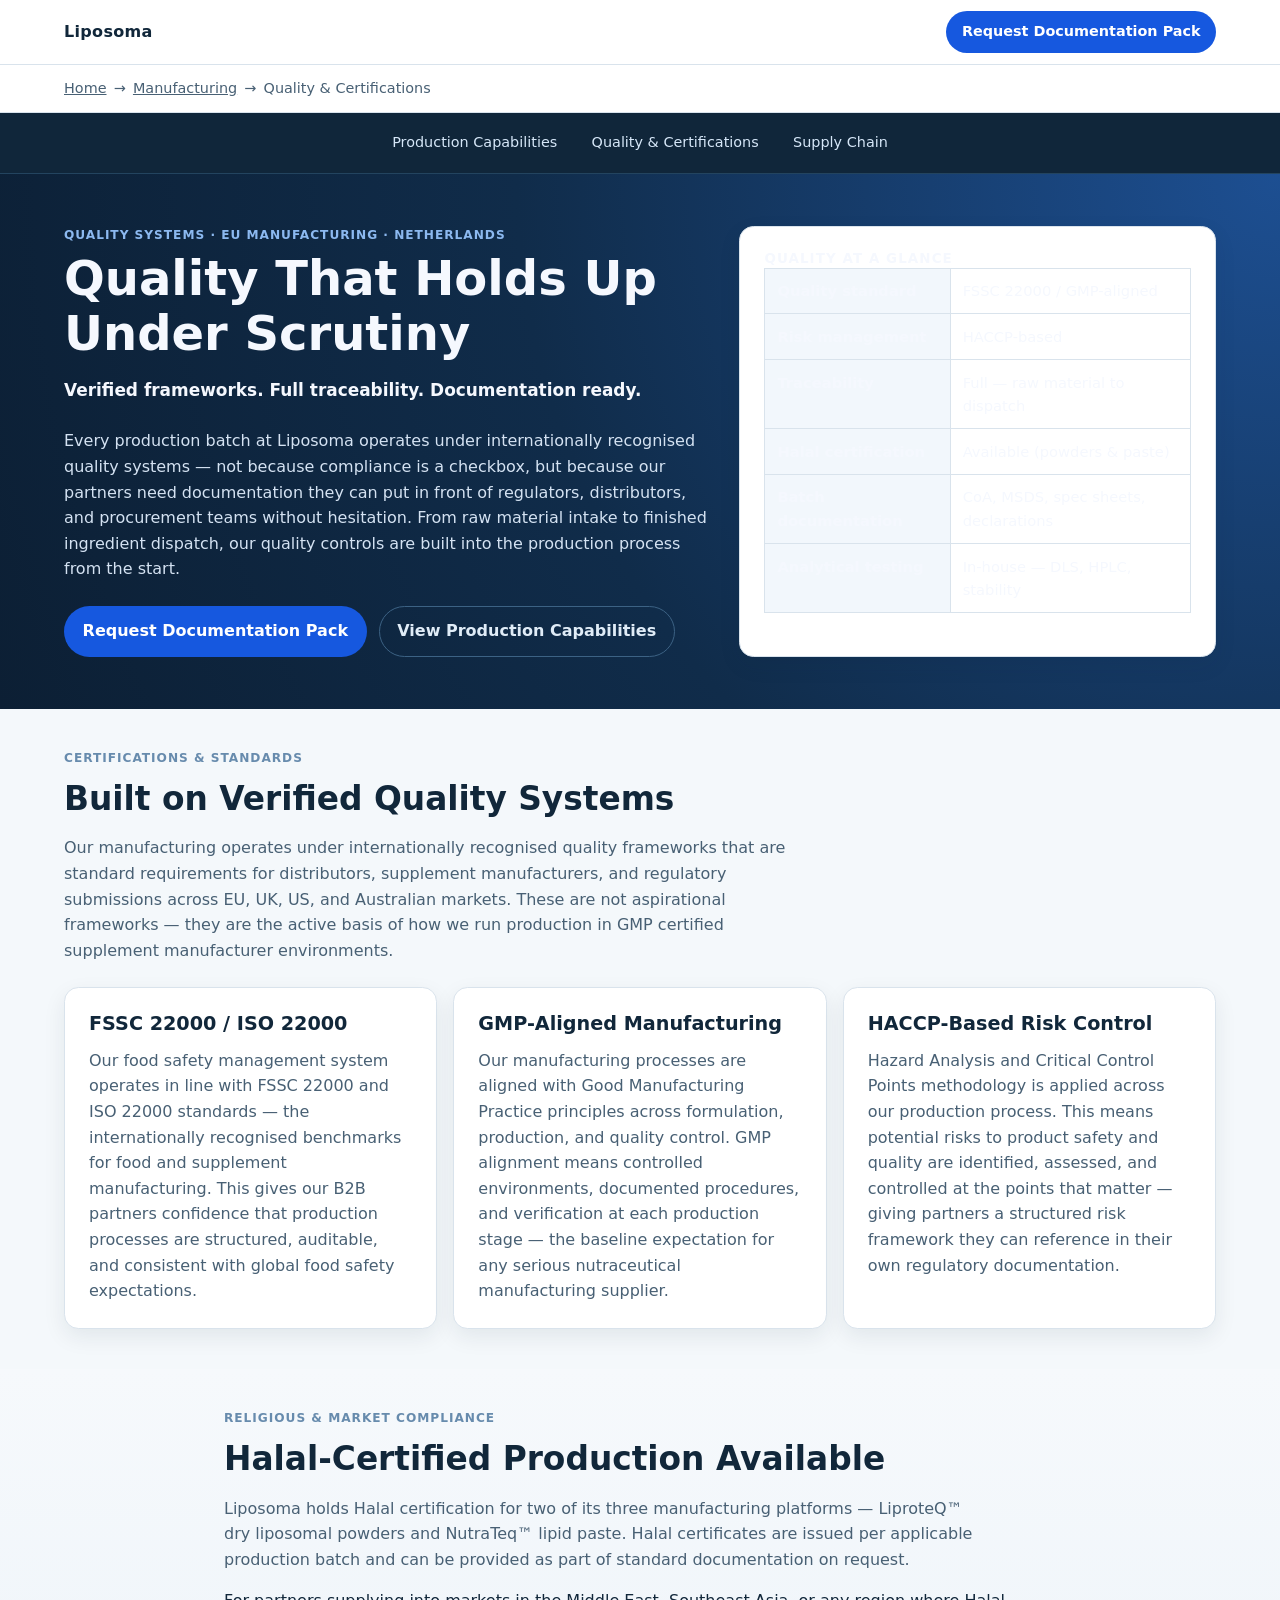
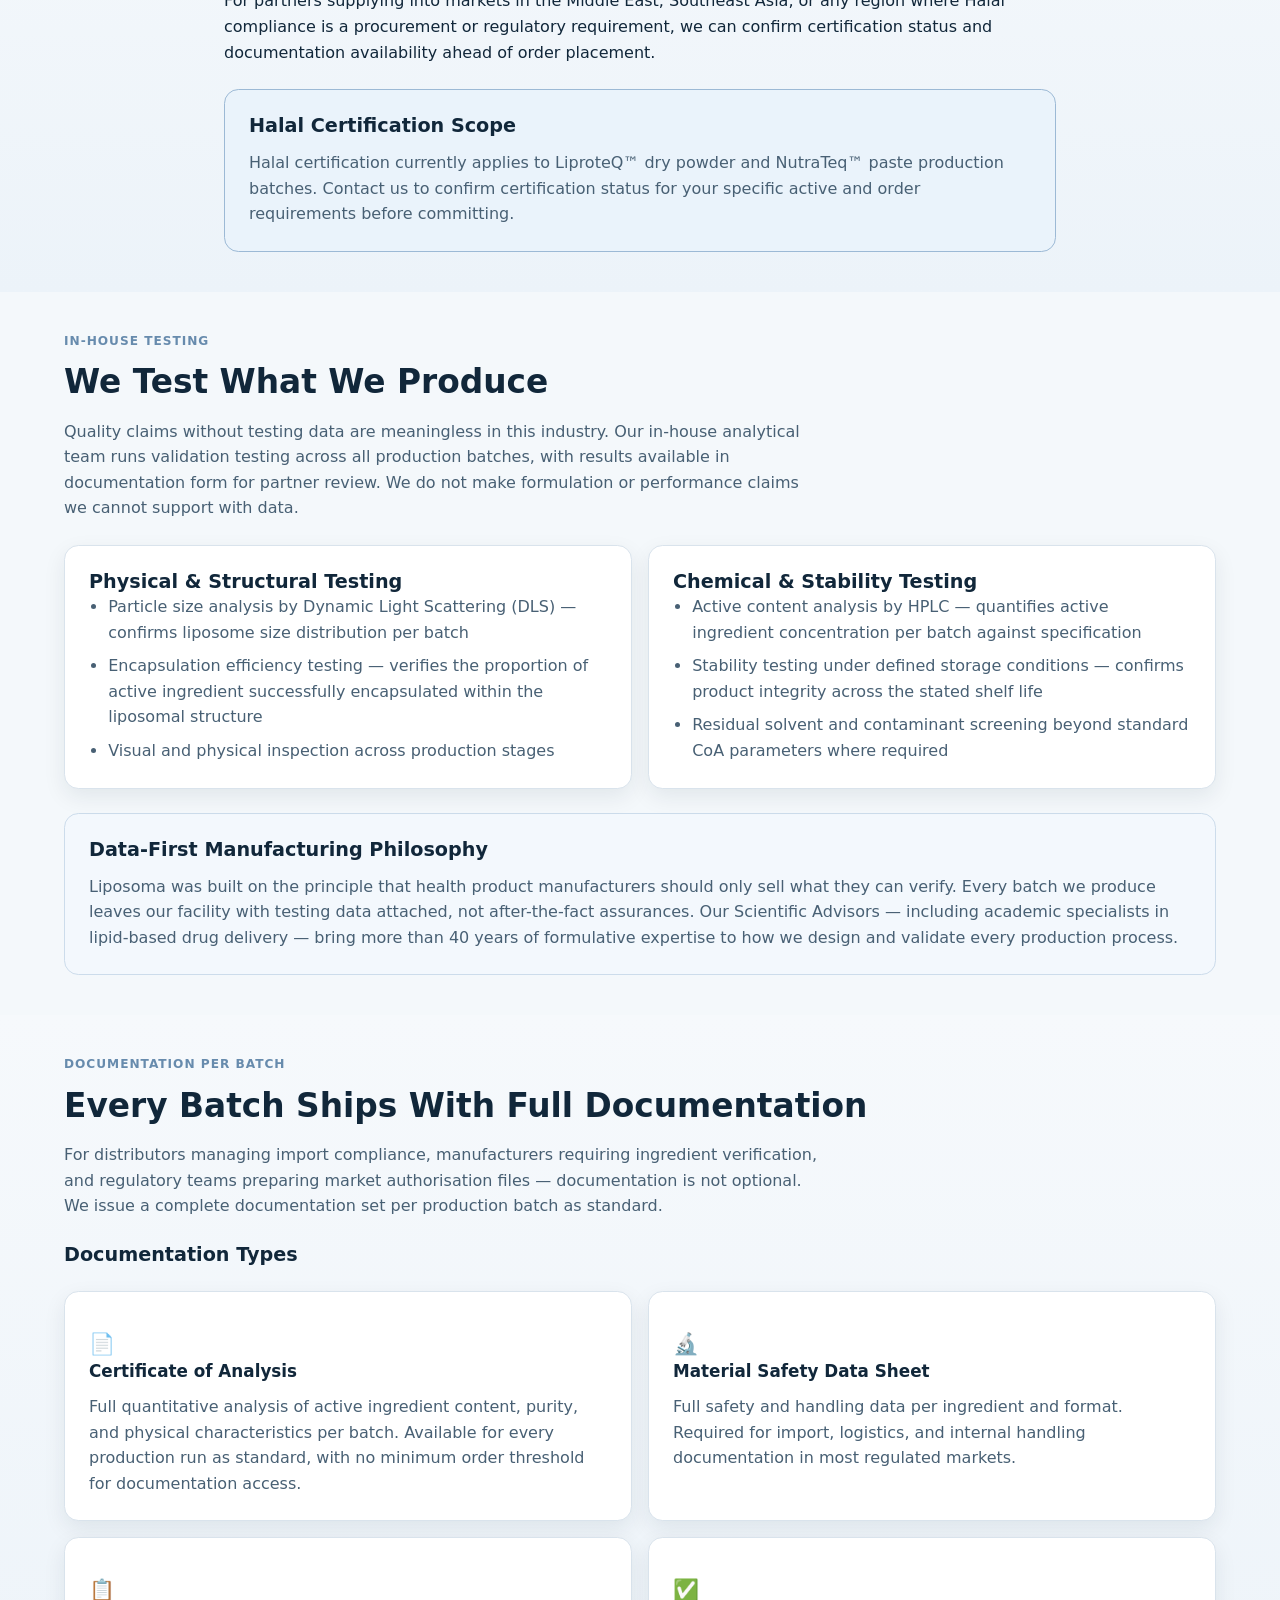
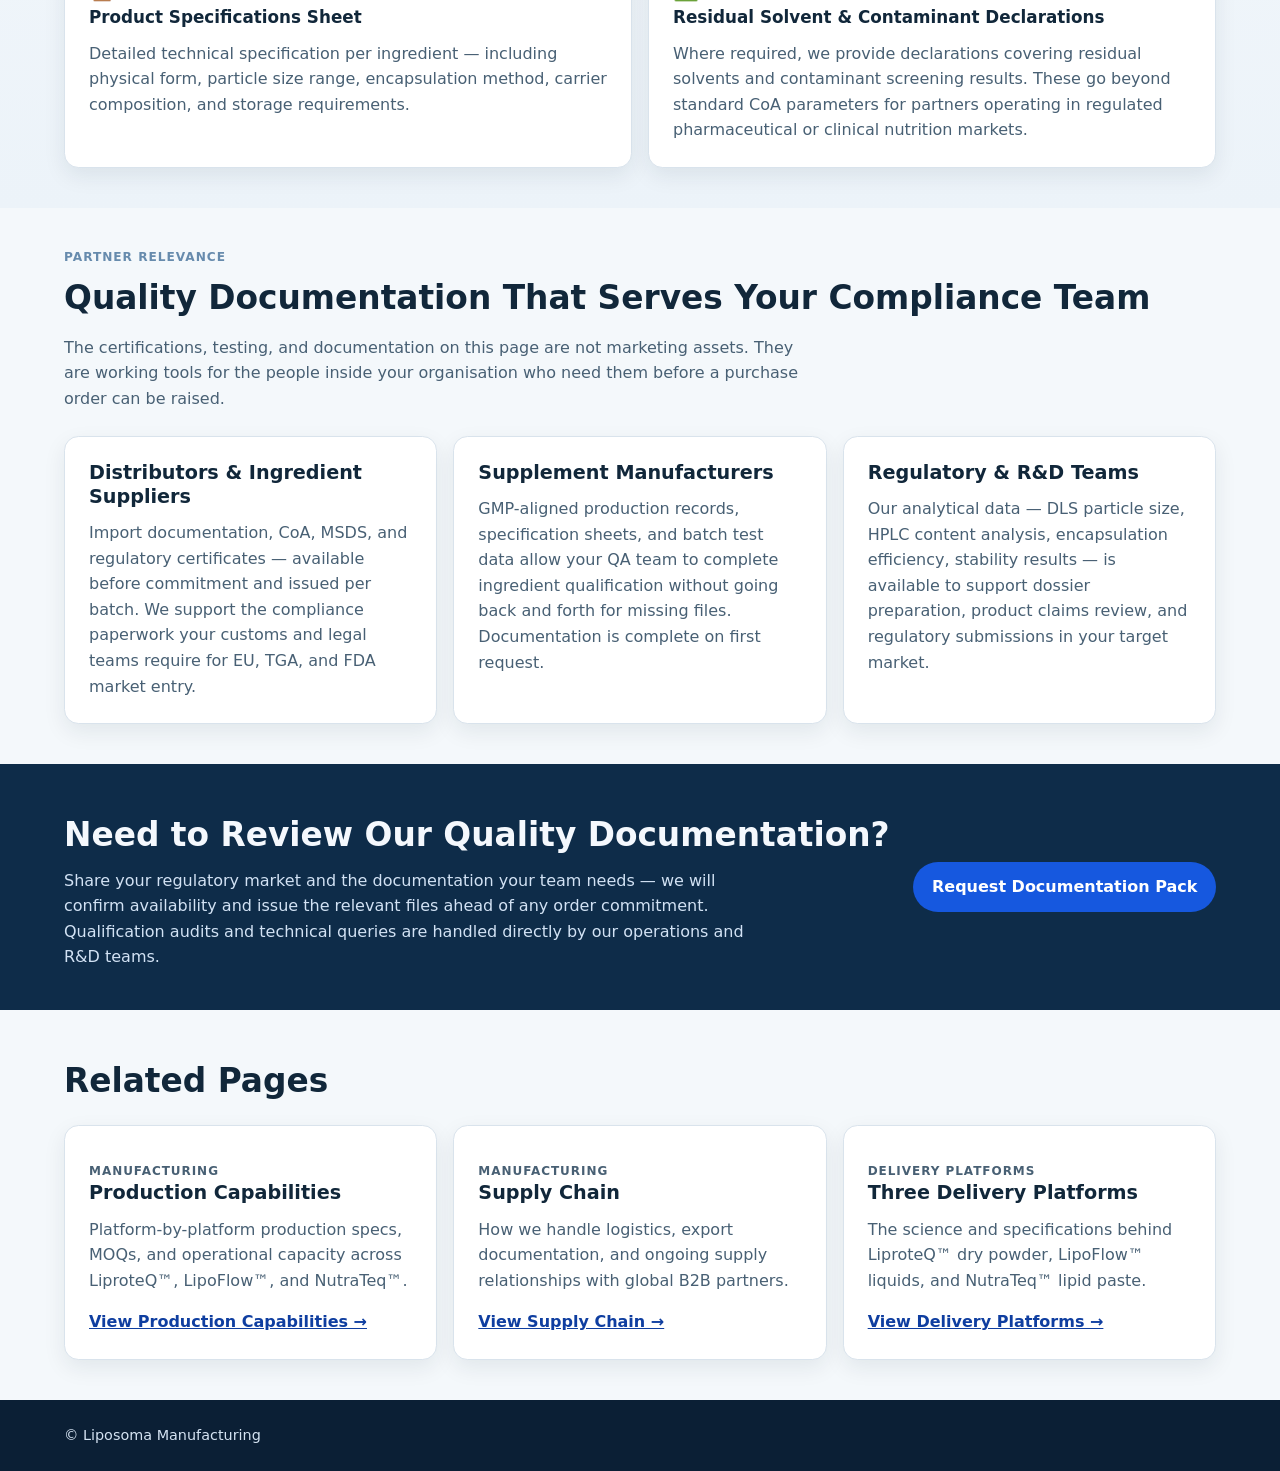
==== Liposoma Nutra/quality-certifications-page/index.html @ 7bfeaa10 "Quality & Certifications - Liposoma Nutra" ====
<!doctype html>
<html lang="en">
  <head>
    <meta charset="utf-8" />
    <meta name="viewport" content="width=device-width, initial-scale=1" />
    <title>Quality & Certifications | Liposoma Manufacturing</title>
    <meta
      name="description"
      content="GMP-aligned nutraceutical manufacturing with FSSC 22000 quality systems, in-house testing, and full batch documentation for B2B partners."
    />
    <link rel="stylesheet" href="./assets/css/styles.css" />
  </head>
  <body>
    <a class="skip-link" href="#main-content">Skip to main content</a>

    <!-- Header: simple top bar for brand and primary conversion action -->
    <header class="site-header">
      <div class="container header-inner">
        <p class="brand">Liposoma</p>
        <a class="btn btn-primary btn-sm" href="#contact-cta">Request Documentation Pack</a>
      </div>
    </header>

    <!-- Breadcrumb: keeps information architecture clear for users and SEO -->
    <nav class="breadcrumb" aria-label="Breadcrumb">
      <div class="container">
        <ol class="breadcrumb-list">
          <li><a href="#">Home</a></li>
          <li><a href="#">Manufacturing</a></li>
          <li aria-current="page">Quality &amp; Certifications</li>
        </ol>
      </div>
    </nav>

    <!-- Sub-nav: manufacturing section switcher -->
    <nav class="sub-nav" aria-label="Manufacturing section switcher">
      <div class="container sub-nav-inner">
        <a href="#production-capabilities">Production Capabilities</a>
        <a href="#quality-frameworks">Quality &amp; Certifications</a>
        <a href="#supply-chain">Supply Chain</a>
      </div>
    </nav>

    <main id="main-content">
      <!-- Hero: establish trust, quality positioning, and first conversion path -->
      <section class="section section-hero">
        <div class="container hero-grid">
          <div class="hero-content">
            <p class="eyebrow">Quality Systems · EU Manufacturing · Netherlands</p>
            <h1>Quality That Holds Up Under Scrutiny</h1>
            <p class="hero-sub">Verified frameworks. Full traceability. Documentation ready.</p>
            <p class="hero-intro">
              Every production batch at Liposoma operates under internationally recognised
              quality systems — not because compliance is a checkbox, but because our
              partners need documentation they can put in front of regulators,
              distributors, and procurement teams without hesitation. From raw material
              intake to finished ingredient dispatch, our quality controls are built into
              the production process from the start.
            </p>
            <div class="action-row">
              <a class="btn btn-primary" href="#contact-cta">Request Documentation Pack</a>
              <a class="btn btn-secondary" href="#production-capabilities"
                >View Production Capabilities</a
              >
            </div>
          </div>

          <!-- Hero stat card: fast quality summary for decision-makers -->
          <aside class="card stat-card">
            <h3 class="card-title">QUALITY AT A GLANCE</h3>
            <div class="table-wrap">
              <table>
                <caption class="sr-only">Quality overview and certification summary</caption>
                <tbody>
                  <tr>
                    <th scope="row">Quality standard</th>
                    <td>FSSC 22000 / GMP-aligned</td>
                  </tr>
                  <tr>
                    <th scope="row">Risk management</th>
                    <td>HACCP-based</td>
                  </tr>
                  <tr>
                    <th scope="row">Traceability</th>
                    <td>Full — raw material to dispatch</td>
                  </tr>
                  <tr>
                    <th scope="row">Halal certification</th>
                    <td>Available (powders &amp; paste)</td>
                  </tr>
                  <tr>
                    <th scope="row">Batch documentation</th>
                    <td>CoA, MSDS, spec sheets, declarations</td>
                  </tr>
                  <tr>
                    <th scope="row">Analytical testing</th>
                    <td>In-house — DLS, HPLC, stability</td>
                  </tr>
                </tbody>
              </table>
            </div>
          </aside>
        </div>
      </section>

      <!-- Section 1: quality frameworks and certification standards -->
      <section class="section" id="quality-frameworks">
        <div class="container">
          <p class="eyebrow">Certifications &amp; Standards</p>
          <h2>Built on Verified Quality Systems</h2>
          <p class="section-intro">
            Our manufacturing operates under internationally recognised quality
            frameworks that are standard requirements for distributors, supplement
            manufacturers, and regulatory submissions across EU, UK, US, and Australian
            markets. These are not aspirational frameworks — they are the active basis of
            how we run production in GMP certified supplement manufacturer environments.
          </p>
          <div class="cards-grid cards-grid-3">
            <article class="card">
              <h3>FSSC 22000 / ISO 22000</h3>
              <p>
                Our food safety management system operates in line with FSSC 22000 and ISO
                22000 standards — the internationally recognised benchmarks for food and
                supplement manufacturing. This gives our B2B partners confidence that
                production processes are structured, auditable, and consistent with global
                food safety expectations.
              </p>
            </article>
            <article class="card">
              <h3>GMP-Aligned Manufacturing</h3>
              <p>
                Our manufacturing processes are aligned with Good Manufacturing Practice
                principles across formulation, production, and quality control. GMP
                alignment means controlled environments, documented procedures, and
                verification at each production stage — the baseline expectation for any
                serious nutraceutical manufacturing supplier.
              </p>
            </article>
            <article class="card">
              <h3>HACCP-Based Risk Control</h3>
              <p>
                Hazard Analysis and Critical Control Points methodology is applied across
                our production process. This means potential risks to product safety and
                quality are identified, assessed, and controlled at the points that matter
                — giving partners a structured risk framework they can reference in their
                own regulatory documentation.
              </p>
            </article>
          </div>
        </div>
      </section>

      <!-- Section 2: Halal scope and market-specific compliance notes -->
      <section class="section section-soft">
        <div class="container narrow">
          <p class="eyebrow">Religious &amp; Market Compliance</p>
          <h2>Halal-Certified Production Available</h2>
          <p class="section-intro">
            Liposoma holds Halal certification for two of its three manufacturing
            platforms — LiproteQ™ dry liposomal powders and NutraTeq™ lipid paste. Halal
            certificates are issued per applicable production batch and can be provided as
            part of standard documentation on request.
          </p>
          <p>
            For partners supplying into markets in the Middle East, Southeast Asia, or
            any region where Halal compliance is a procurement or regulatory requirement,
            we can confirm certification status and documentation availability ahead of
            order placement.
          </p>
          <aside class="alert-box" aria-label="Halal certification scope notice">
            <h3>Halal Certification Scope</h3>
            <p>
              Halal certification currently applies to LiproteQ™ dry powder and NutraTeq™
              paste production batches. Contact us to confirm certification status for your
              specific active and order requirements before committing.
            </p>
          </aside>
        </div>
      </section>

      <!-- Section 3: in-house analytical capabilities and data validation -->
      <section class="section">
        <div class="container">
          <p class="eyebrow">In-House Testing</p>
          <h2>We Test What We Produce</h2>
          <p class="section-intro">
            Quality claims without testing data are meaningless in this industry. Our
            in-house analytical team runs validation testing across all production batches,
            with results available in documentation form for partner review. We do not
            make formulation or performance claims we cannot support with data.
          </p>
          <div class="two-col">
            <article class="card">
              <h3>Physical &amp; Structural Testing</h3>
              <ul class="feature-list">
                <li>
                  Particle size analysis by Dynamic Light Scattering (DLS) — confirms
                  liposome size distribution per batch
                </li>
                <li>
                  Encapsulation efficiency testing — verifies the proportion of active
                  ingredient successfully encapsulated within the liposomal structure
                </li>
                <li>Visual and physical inspection across production stages</li>
              </ul>
            </article>
            <article class="card">
              <h3>Chemical &amp; Stability Testing</h3>
              <ul class="feature-list">
                <li>
                  Active content analysis by HPLC — quantifies active ingredient
                  concentration per batch against specification
                </li>
                <li>
                  Stability testing under defined storage conditions — confirms product
                  integrity across the stated shelf life
                </li>
                <li>
                  Residual solvent and contaminant screening beyond standard CoA parameters
                  where required
                </li>
              </ul>
            </article>
          </div>
          <aside class="callout-box">
            <h3>Data-First Manufacturing Philosophy</h3>
            <p>
              Liposoma was built on the principle that health product manufacturers should
              only sell what they can verify. Every batch we produce leaves our facility
              with testing data attached, not after-the-fact assurances. Our Scientific
              Advisors — including academic specialists in lipid-based drug delivery —
              bring more than 40 years of formulative expertise to how we design and
              validate every production process.
            </p>
          </aside>
        </div>
      </section>

      <!-- Section 4: batch documentation assets issued as standard -->
      <section class="section section-soft">
        <div class="container">
          <p class="eyebrow">Documentation Per Batch</p>
          <h2>Every Batch Ships With Full Documentation</h2>
          <p class="section-intro">
            For distributors managing import compliance, manufacturers requiring ingredient
            verification, and regulatory teams preparing market authorisation files —
            documentation is not optional. We issue a complete documentation set per
            production batch as standard.
          </p>
          <h3 class="subsection-title">Documentation Types</h3>
          <div class="cards-grid cards-grid-2">
            <article class="card">
              <p class="doc-icon" aria-hidden="true">📄</p>
              <h4>Certificate of Analysis</h4>
              <p>
                Full quantitative analysis of active ingredient content, purity, and
                physical characteristics per batch. Available for every production run as
                standard, with no minimum order threshold for documentation access.
              </p>
            </article>
            <article class="card">
              <p class="doc-icon" aria-hidden="true">🔬</p>
              <h4>Material Safety Data Sheet</h4>
              <p>
                Full safety and handling data per ingredient and format. Required for
                import, logistics, and internal handling documentation in most regulated
                markets.
              </p>
            </article>
            <article class="card">
              <p class="doc-icon" aria-hidden="true">📋</p>
              <h4>Product Specifications Sheet</h4>
              <p>
                Detailed technical specification per ingredient — including physical form,
                particle size range, encapsulation method, carrier composition, and
                storage requirements.
              </p>
            </article>
            <article class="card">
              <p class="doc-icon" aria-hidden="true">✅</p>
              <h4>Residual Solvent &amp; Contaminant Declarations</h4>
              <p>
                Where required, we provide declarations covering residual solvents and
                contaminant screening results. These go beyond standard CoA parameters for
                partners operating in regulated pharmaceutical or clinical nutrition
                markets.
              </p>
            </article>
          </div>
        </div>
      </section>

      <!-- Section 5: audience-fit relevance for procurement and compliance roles -->
      <section class="section">
        <div class="container">
          <p class="eyebrow">Partner Relevance</p>
          <h2>Quality Documentation That Serves Your Compliance Team</h2>
          <p class="section-intro">
            The certifications, testing, and documentation on this page are not marketing
            assets. They are working tools for the people inside your organisation who
            need them before a purchase order can be raised.
          </p>
          <div class="cards-grid cards-grid-3">
            <article class="card">
              <h3>Distributors &amp; Ingredient Suppliers</h3>
              <p>
                Import documentation, CoA, MSDS, and regulatory certificates — available
                before commitment and issued per batch. We support the compliance
                paperwork your customs and legal teams require for EU, TGA, and FDA market
                entry.
              </p>
            </article>
            <article class="card">
              <h3>Supplement Manufacturers</h3>
              <p>
                GMP-aligned production records, specification sheets, and batch test data
                allow your QA team to complete ingredient qualification without going back
                and forth for missing files. Documentation is complete on first request.
              </p>
            </article>
            <article class="card">
              <h3>Regulatory &amp; R&amp;D Teams</h3>
              <p>
                Our analytical data — DLS particle size, HPLC content analysis,
                encapsulation efficiency, stability results — is available to support
                dossier preparation, product claims review, and regulatory submissions in
                your target market.
              </p>
            </article>
          </div>
        </div>
      </section>

      <!-- CTA banner: final conversion block for documentation requests -->
      <section class="section section-cta" id="contact-cta">
        <div class="container cta-inner">
          <div>
            <h2>Need to Review Our Quality Documentation?</h2>
            <p>
              Share your regulatory market and the documentation your team needs — we will
              confirm availability and issue the relevant files ahead of any order
              commitment. Qualification audits and technical queries are handled directly
              by our operations and R&amp;D teams.
            </p>
          </div>
          <a
            class="btn btn-primary"
            href="mailto:info@liposoma.example?subject=Request%20Documentation%20Pack"
            >Request Documentation Pack</a
          >
        </div>
      </section>

      <!-- Related pages: internal journey support for adjacent manufacturing topics -->
      <section class="section">
        <div class="container">
          <h2>Related Pages</h2>
          <div class="cards-grid cards-grid-3">
            <article class="card">
              <p class="card-label">Manufacturing</p>
              <h3>Production Capabilities</h3>
              <p>
                Platform-by-platform production specs, MOQs, and operational capacity
                across LiproteQ™, LipoFlow™, and NutraTeq™.
              </p>
              <a class="text-link" href="#production-capabilities"
                >View Production Capabilities →</a
              >
            </article>
            <article class="card">
              <p class="card-label">Manufacturing</p>
              <h3>Supply Chain</h3>
              <p>
                How we handle logistics, export documentation, and ongoing supply
                relationships with global B2B partners.
              </p>
              <a class="text-link" href="#supply-chain">View Supply Chain →</a>
            </article>
            <article class="card">
              <p class="card-label">Delivery Platforms</p>
              <h3>Three Delivery Platforms</h3>
              <p>
                The science and specifications behind LiproteQ™ dry powder, LipoFlow™
                liquids, and NutraTeq™ lipid paste.
              </p>
              <a class="text-link" href="#production-capabilities"
                >View Delivery Platforms →</a
              >
            </article>
          </div>
        </div>
      </section>

      <!-- Placeholder anchor targets to keep sub-nav links valid in static prototype -->
      <section class="sr-anchor-target" id="production-capabilities" aria-hidden="true"></section>
      <section class="sr-anchor-target" id="supply-chain" aria-hidden="true"></section>
    </main>

    <!-- Footer: simple closeout to keep prototype transferable -->
    <footer class="site-footer">
      <div class="container">
        <p>© Liposoma Manufacturing</p>
      </div>
    </footer>
  </body>
</html>
---- Liposoma Nutra/quality-certifications-page/assets/css/styles.css ----
:root {
  --color-bg: #f4f8fb;
  --color-surface: #ffffff;
  --color-text: #11273a;
  --color-muted: #486074;
  --color-border: #d9e3ec;
  --color-primary: #1658df;
  --color-primary-dark: #0f3ea0;
  --color-soft: #ecf3f9;
  --radius-sm: 0.5rem;
  --radius-md: 0.9rem;
  --shadow-sm: 0 8px 22px rgba(12, 36, 55, 0.08);
  --space-1: 0.5rem;
  --space-2: 0.75rem;
  --space-3: 1rem;
  --space-4: 1.5rem;
  --space-5: 2rem;
  --space-6: 2.5rem;
  --space-7: 3.25rem;
  --max-width: 72rem;
}

/* Base reset and typography */
*,
*::before,
*::after {
  box-sizing: border-box;
}

html {
  scroll-behavior: smooth;
}

body {
  margin: 0;
  font-family: Inter, system-ui, -apple-system, Segoe UI, Roboto, Helvetica, Arial, sans-serif;
  background: var(--color-bg);
  color: var(--color-text);
  line-height: 1.6;
}

a {
  color: inherit;
}

a:focus-visible,
.btn:focus-visible {
  outline: 2px solid #9ec6ff;
  outline-offset: 3px;
}

.container {
  width: min(100% - 2rem, var(--max-width));
  margin-inline: auto;
}

.section {
  padding-block: var(--space-6);
}

.section-soft {
  background: linear-gradient(180deg, #f6f9fc 0%, var(--color-soft) 100%);
}

.narrow {
  max-width: 52rem;
}

/* Header and top navigation */
.site-header {
  background: var(--color-surface);
  border-bottom: 1px solid var(--color-border);
}

.header-inner {
  min-height: 4rem;
  display: flex;
  align-items: center;
  justify-content: space-between;
  gap: var(--space-3);
}

.brand {
  margin: 0;
  font-weight: 700;
  letter-spacing: 0.02em;
}

.breadcrumb {
  background: var(--color-surface);
  border-bottom: 1px solid var(--color-border);
}

.breadcrumb-list {
  margin: 0;
  padding: var(--space-2) 0;
  list-style: none;
  display: flex;
  gap: 0.45rem;
  flex-wrap: wrap;
  font-size: 0.9rem;
  color: var(--color-muted);
}

.breadcrumb-list li + li::before {
  content: "→";
  margin-right: 0.45rem;
}

.sub-nav {
  background: #10263a;
  border-bottom: 1px solid #23445f;
}

.sub-nav-inner {
  display: flex;
  gap: var(--space-2);
  overflow-x: auto;
  padding-block: var(--space-2);
}

.sub-nav a {
  text-decoration: none;
  color: #d6e7f8;
  white-space: nowrap;
  font-size: 0.9rem;
  padding: 0.4rem 0.7rem;
  border-radius: var(--radius-sm);
}

.sub-nav a:hover,
.sub-nav a:focus-visible {
  background: #1a405d;
}

/* Hero section and primary layout */
.section-hero {
  background: radial-gradient(circle at top right, #1d4f92 0%, #102c4a 55%, #0c1f34 100%);
  color: #f5f8fe;
  padding-block: var(--space-7);
}

.hero-grid {
  display: grid;
  gap: var(--space-5);
}

.eyebrow {
  margin: 0;
  text-transform: uppercase;
  letter-spacing: 0.08em;
  font-size: 0.76rem;
  font-weight: 700;
  color: #678bad;
}

.section-hero .eyebrow {
  color: #8cb9f0;
}

h1 {
  margin: 0.35rem 0 0;
  font-size: clamp(1.95rem, 6vw, 3rem);
  line-height: 1.15;
}

h2 {
  margin: var(--space-2) 0 0;
  font-size: clamp(1.5rem, 4vw, 2.05rem);
  line-height: 1.2;
}

h3 {
  margin: 0;
  font-size: 1.2rem;
  line-height: 1.25;
}

h4 {
  margin: 0;
  font-size: 1.05rem;
  line-height: 1.3;
}

.hero-sub {
  margin: var(--space-3) 0 0;
  font-weight: 600;
  font-size: 1.06rem;
}

.hero-intro {
  margin: var(--space-4) 0 0;
  max-width: 65ch;
  color: #d4e2f2;
}

.section-intro {
  margin: var(--space-3) 0 0;
  color: var(--color-muted);
  max-width: 74ch;
}

.action-row {
  margin-top: var(--space-4);
  display: flex;
  flex-wrap: wrap;
  gap: var(--space-2);
}

/* Reusable buttons */
.btn {
  display: inline-flex;
  align-items: center;
  justify-content: center;
  border-radius: 999px;
  border: 1px solid transparent;
  text-decoration: none;
  font-weight: 600;
  padding: 0.72rem 1.1rem;
  transition: background-color 0.2s ease, border-color 0.2s ease, color 0.2s ease;
}

.btn-sm {
  font-size: 0.9rem;
  padding: 0.5rem 0.9rem;
}

.btn-primary {
  background: var(--color-primary);
  color: #ffffff;
}

.btn-primary:hover,
.btn-primary:focus-visible {
  background: var(--color-primary-dark);
}

.btn-secondary {
  border-color: #3c6284;
  color: #e0ecf7;
}

.btn-secondary:hover,
.btn-secondary:focus-visible {
  border-color: #94beea;
  color: #ffffff;
}

/* Reusable cards and content modules */
.card {
  background: var(--color-surface);
  border: 1px solid var(--color-border);
  border-radius: var(--radius-md);
  padding: var(--space-4);
  box-shadow: var(--shadow-sm);
}

.card-title {
  margin: 0;
  letter-spacing: 0.08em;
  font-size: 0.84rem;
}

.cards-grid {
  margin-top: var(--space-4);
  display: grid;
  gap: var(--space-3);
}

.cards-grid .card p {
  margin: 0.72rem 0 0;
  color: var(--color-muted);
}

.cards-grid-2 {
  grid-template-columns: 1fr;
}

.cards-grid-3 {
  grid-template-columns: 1fr;
}

.two-col {
  margin-top: var(--space-4);
  display: grid;
  gap: var(--space-3);
}

.feature-list {
  margin: 0;
  padding-left: 1.2rem;
  display: grid;
  gap: var(--space-1);
  color: var(--color-muted);
}

.alert-box,
.callout-box {
  margin-top: var(--space-4);
  border-radius: var(--radius-md);
  padding: var(--space-4);
}

.alert-box {
  border: 1px solid #9cb9d5;
  background: #eaf3fb;
}

.callout-box {
  border: 1px solid #ccdceb;
  background: #f3f8fd;
}

.alert-box p,
.callout-box p {
  margin: var(--space-2) 0 0;
  color: var(--color-muted);
}

.subsection-title {
  margin-top: var(--space-4);
}

.doc-icon {
  margin: 0 0 var(--space-2);
  font-size: 1.3rem;
}

.card-label {
  margin: 0;
  text-transform: uppercase;
  letter-spacing: 0.08em;
  font-size: 0.75rem;
  color: #44698f;
  font-weight: 700;
}

.text-link {
  margin-top: var(--space-3);
  display: inline-block;
  color: var(--color-primary-dark);
  font-weight: 600;
}

/* Table handling for mobile-safe layouts */
.table-wrap {
  overflow-x: auto;
  -webkit-overflow-scrolling: touch;
}

table {
  width: 100%;
  border-collapse: collapse;
  min-width: 26rem;
  font-size: 0.92rem;
}

th,
td {
  border: 1px solid var(--color-border);
  text-align: left;
  vertical-align: top;
  padding: 0.66rem 0.75rem;
}

th {
  background: #f2f7fc;
  font-weight: 600;
}

/* CTA and footer */
.section-cta {
  background: #0e2c49;
  color: #f4f8fd;
}

.cta-inner {
  display: grid;
  gap: var(--space-3);
  align-items: center;
}

.cta-inner p {
  margin: var(--space-2) 0 0;
  color: #d2e2f4;
  max-width: 68ch;
}

.site-footer {
  background: #0b1f35;
  color: #d5e3f2;
  padding: var(--space-4) 0;
}

.site-footer p {
  margin: 0;
  font-size: 0.9rem;
}

/* Accessibility helpers */
.skip-link {
  position: absolute;
  left: -100vw;
  top: 0.5rem;
  background: #ffffff;
  color: #122235;
  padding: var(--space-2);
  border-radius: var(--radius-sm);
}

.skip-link:focus {
  left: 0.5rem;
  z-index: 20;
}

.sr-only {
  position: absolute;
  width: 1px;
  height: 1px;
  padding: 0;
  margin: -1px;
  overflow: hidden;
  clip: rect(0, 0, 0, 0);
  white-space: nowrap;
  border: 0;
}

.sr-anchor-target {
  height: 0;
  overflow: hidden;
}

/* Responsive rules: mobile-first with simple scale-up */
@media (min-width: 48rem) {
  .hero-grid {
    grid-template-columns: 1.35fr 1fr;
  }

  .cards-grid-2 {
    grid-template-columns: repeat(2, minmax(0, 1fr));
  }

  .cards-grid-3 {
    grid-template-columns: repeat(3, minmax(0, 1fr));
  }

  .two-col {
    grid-template-columns: repeat(2, minmax(0, 1fr));
  }

  .cta-inner {
    grid-template-columns: 1fr auto;
  }
}

@media (min-width: 62rem) {
  .sub-nav-inner {
    justify-content: center;
  }
}
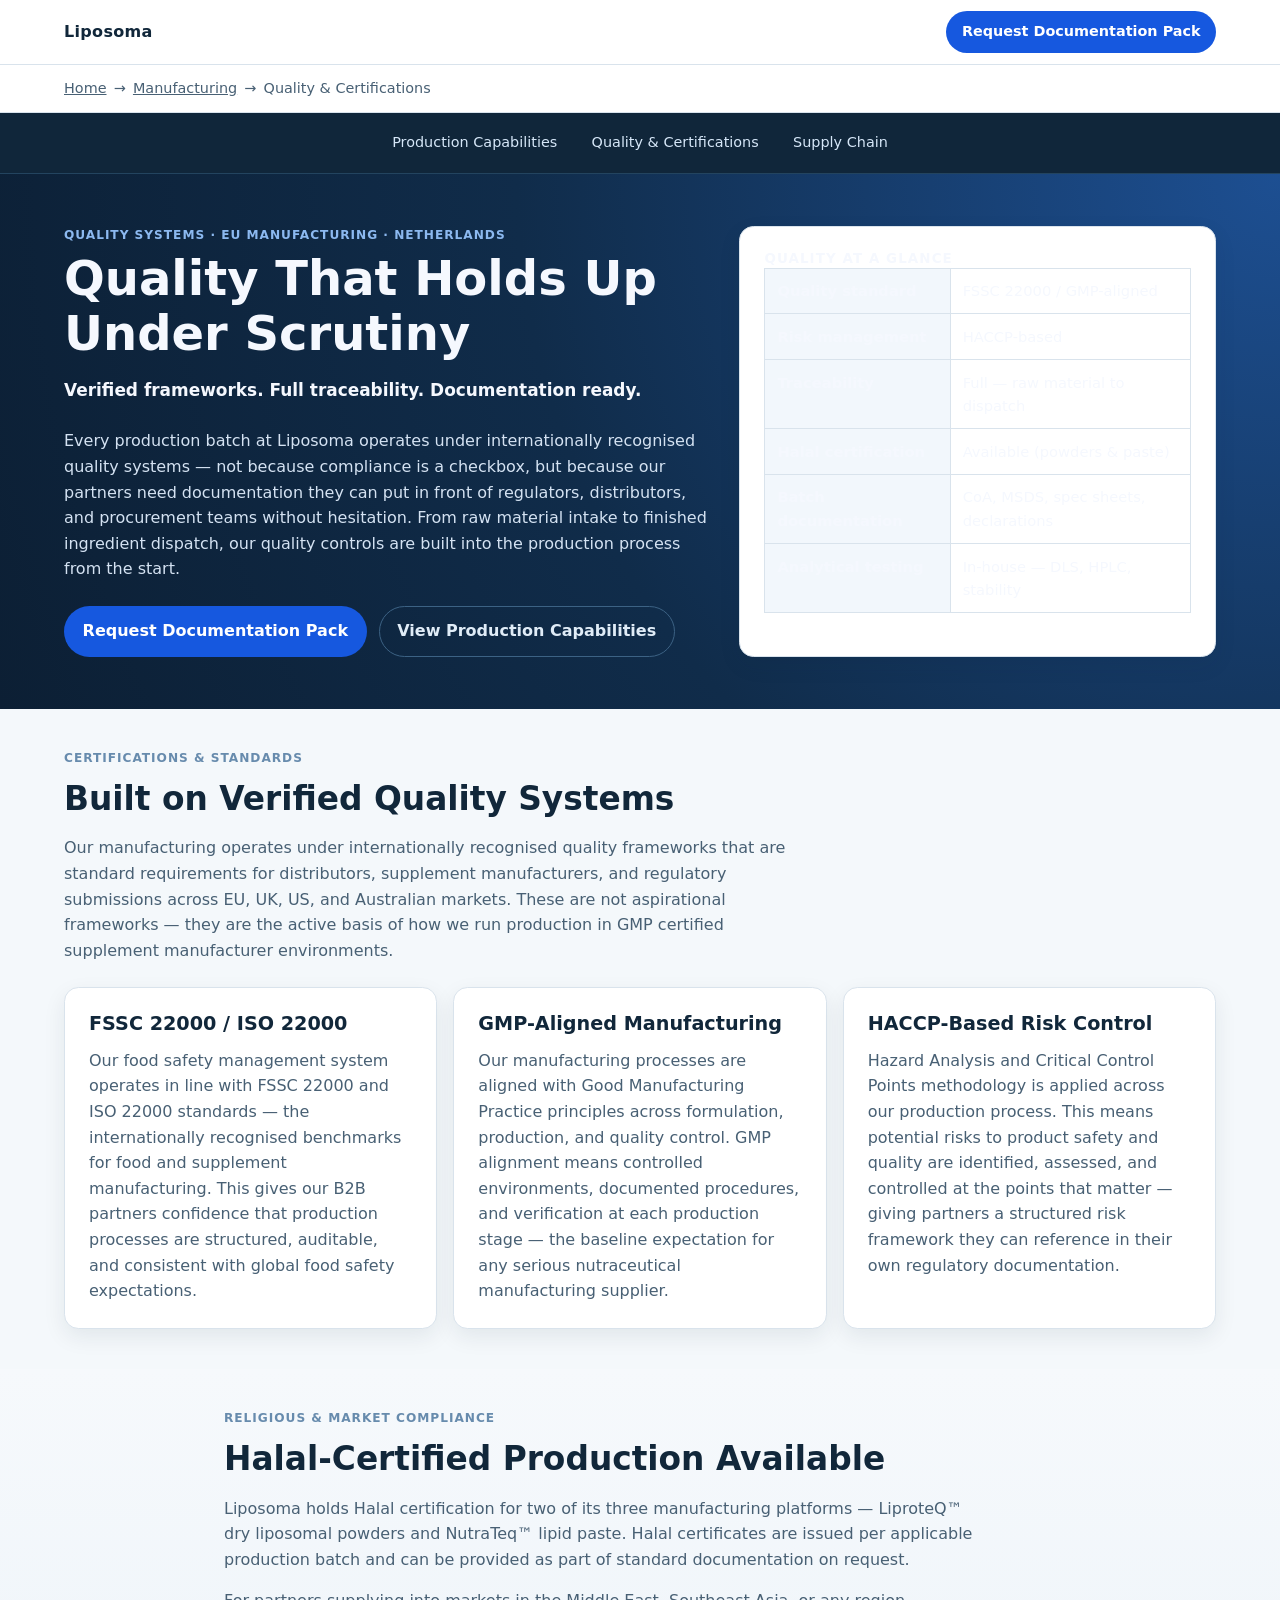
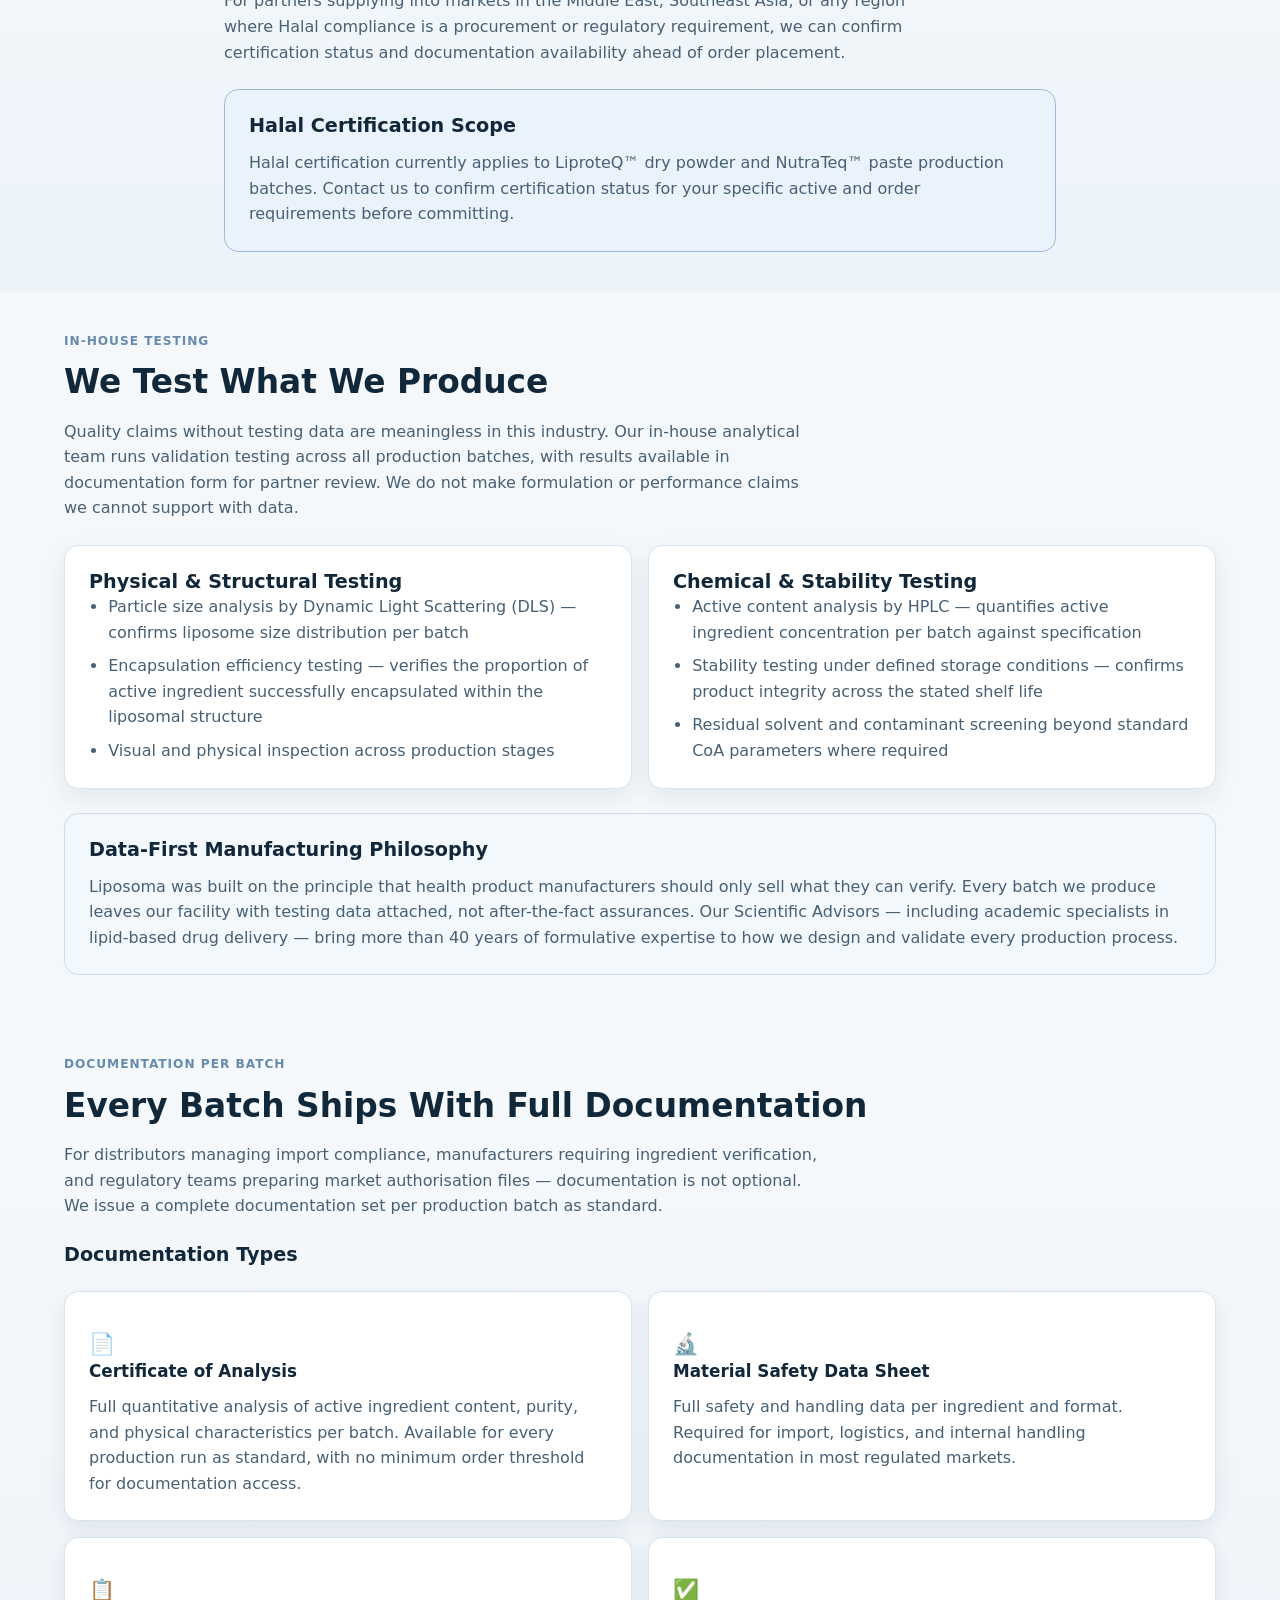
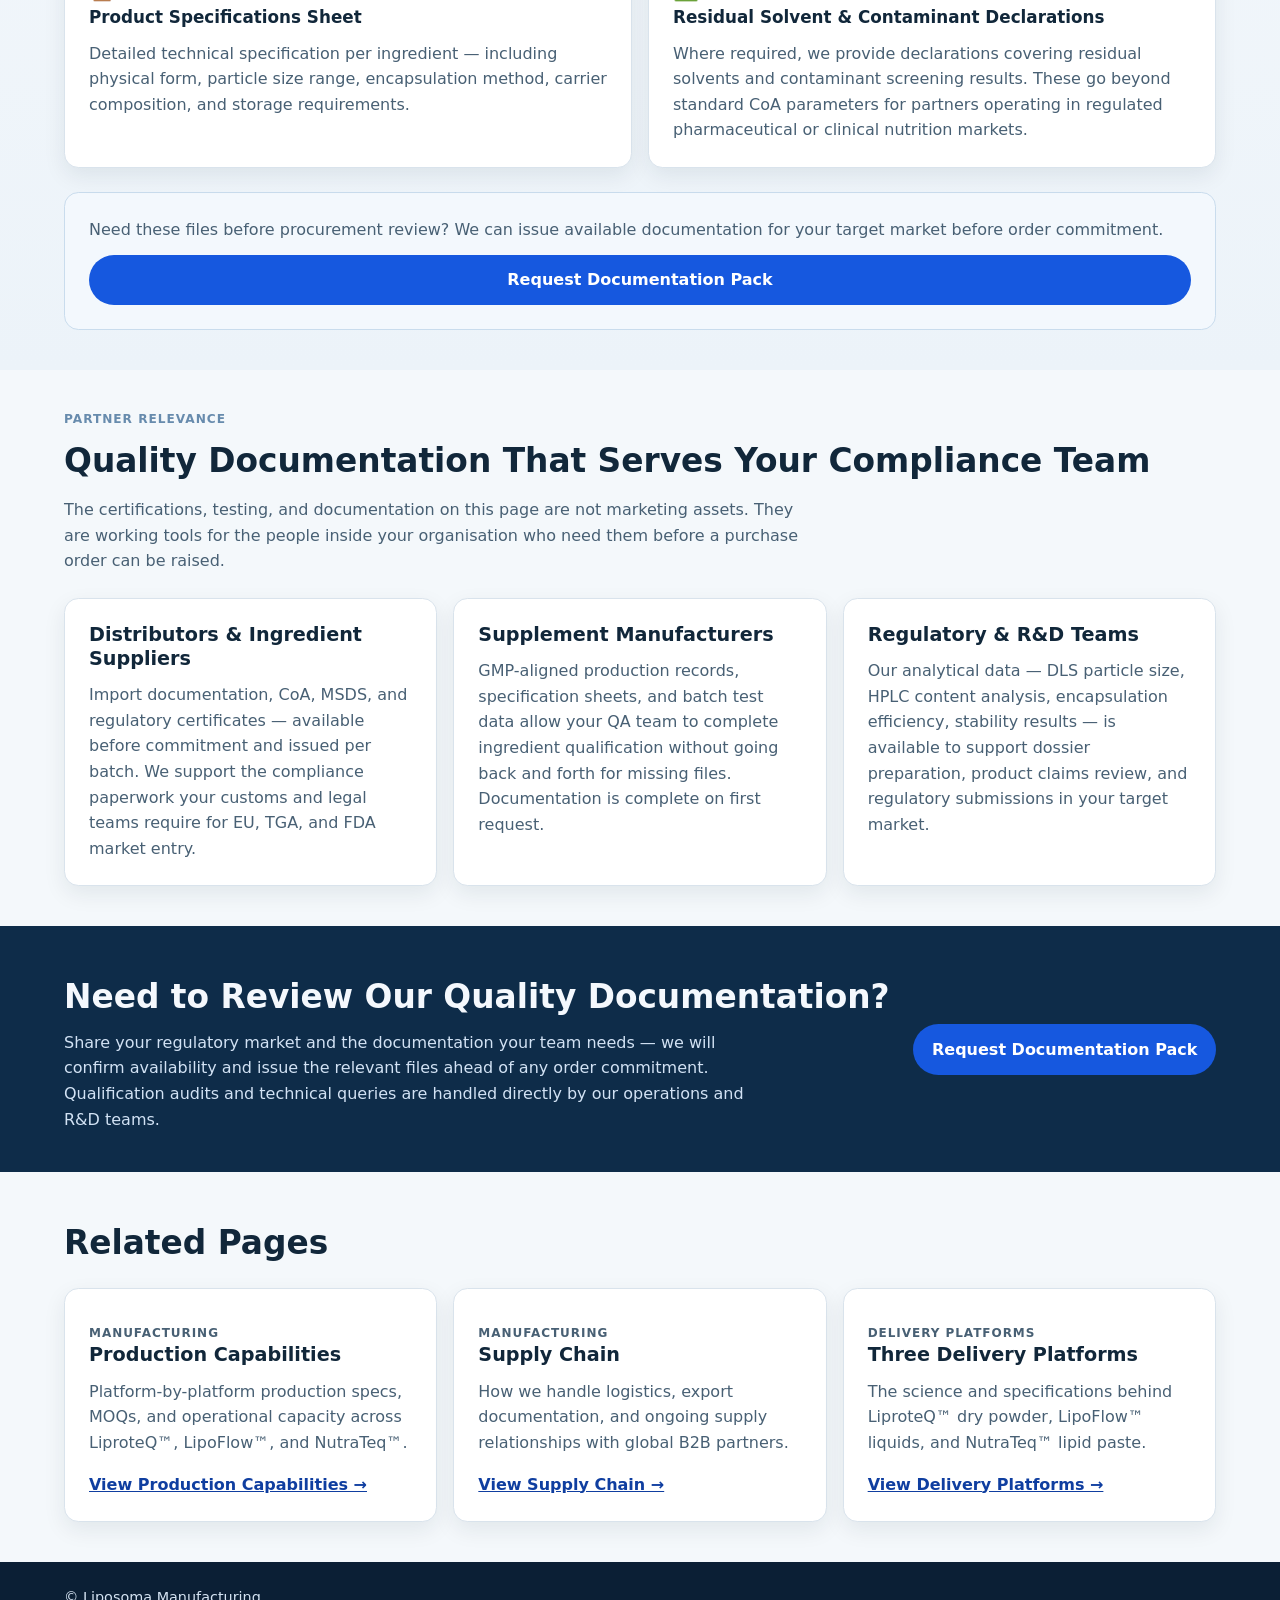
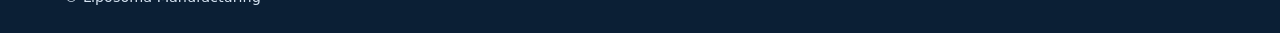
==== commit b26da6d3: "Audit fixes - Quality & Certifications page" ====
--- a/Liposoma Nutra/quality-certifications-page/index.html
+++ b/Liposoma Nutra/quality-certifications-page/index.html
@@ -25,8 +25,8 @@
     <nav class="breadcrumb" aria-label="Breadcrumb">
       <div class="container">
         <ol class="breadcrumb-list">
-          <li><a href="#">Home</a></li>
-          <li><a href="#">Manufacturing</a></li>
+          <li><a href="/">Home</a></li>
+          <li><a href="/manufacturing/">Manufacturing</a></li>
           <li aria-current="page">Quality &amp; Certifications</li>
         </ol>
       </div>
@@ -35,9 +35,9 @@
     <!-- Sub-nav: manufacturing section switcher -->
     <nav class="sub-nav" aria-label="Manufacturing section switcher">
       <div class="container sub-nav-inner">
-        <a href="#production-capabilities">Production Capabilities</a>
+        <a href="/manufacturing/production-capabilities/">Production Capabilities</a>
         <a href="#quality-frameworks">Quality &amp; Certifications</a>
-        <a href="#supply-chain">Supply Chain</a>
+        <a href="/manufacturing/supply-chain/">Supply Chain</a>
       </div>
     </nav>
 
@@ -59,7 +59,7 @@
             </p>
             <div class="action-row">
               <a class="btn btn-primary" href="#contact-cta">Request Documentation Pack</a>
-              <a class="btn btn-secondary" href="#production-capabilities"
+              <a class="btn btn-secondary" href="/manufacturing/production-capabilities/"
                 >View Production Capabilities</a
               >
             </div>
@@ -161,7 +161,7 @@
             certificates are issued per applicable production batch and can be provided as
             part of standard documentation on request.
           </p>
-          <p>
+          <p class="section-copy">
             For partners supplying into markets in the Middle East, Southeast Asia, or
             any region where Halal compliance is a procurement or regulatory requirement,
             we can confirm certification status and documentation availability ahead of
@@ -287,6 +287,17 @@
               </p>
             </article>
           </div>
+          <aside class="inline-cta">
+            <p>
+              Need these files before procurement review? We can issue available
+              documentation for your target market before order commitment.
+            </p>
+            <a
+              class="btn btn-primary"
+              href="mailto:info@liposoma.example?subject=Request%20Documentation%20Pack"
+              >Request Documentation Pack</a
+            >
+          </aside>
         </div>
       </section>
 
@@ -363,7 +374,7 @@
                 Platform-by-platform production specs, MOQs, and operational capacity
                 across LiproteQ™, LipoFlow™, and NutraTeq™.
               </p>
-              <a class="text-link" href="#production-capabilities"
+              <a class="text-link" href="/manufacturing/production-capabilities/"
                 >View Production Capabilities →</a
               >
             </article>
@@ -374,7 +385,9 @@
                 How we handle logistics, export documentation, and ongoing supply
                 relationships with global B2B partners.
               </p>
-              <a class="text-link" href="#supply-chain">View Supply Chain →</a>
+              <a class="text-link" href="/manufacturing/supply-chain/"
+                >View Supply Chain →</a
+              >
             </article>
             <article class="card">
               <p class="card-label">Delivery Platforms</p>
@@ -383,17 +396,13 @@
                 The science and specifications behind LiproteQ™ dry powder, LipoFlow™
                 liquids, and NutraTeq™ lipid paste.
               </p>
-              <a class="text-link" href="#production-capabilities"
+              <a class="text-link" href="/delivery-platforms/"
                 >View Delivery Platforms →</a
               >
             </article>
           </div>
         </div>
       </section>
-
-      <!-- Placeholder anchor targets to keep sub-nav links valid in static prototype -->
-      <section class="sr-anchor-target" id="production-capabilities" aria-hidden="true"></section>
-      <section class="sr-anchor-target" id="supply-chain" aria-hidden="true"></section>
     </main>
 
     <!-- Footer: simple closeout to keep prototype transferable -->
--- a/Liposoma Nutra/quality-certifications-page/assets/css/styles.css
+++ b/Liposoma Nutra/quality-certifications-page/assets/css/styles.css
@@ -200,6 +200,12 @@
   max-width: 74ch;
 }
 
+.section-copy {
+  margin: var(--space-3) 0 0;
+  color: var(--color-muted);
+  max-width: 72ch;
+}
+
 .action-row {
   margin-top: var(--space-4);
   display: flex;
@@ -321,6 +327,21 @@
   margin-top: var(--space-4);
 }
 
+.inline-cta {
+  margin-top: var(--space-4);
+  border: 1px solid #c9dced;
+  border-radius: var(--radius-md);
+  background: #f3f8fd;
+  padding: var(--space-4);
+  display: grid;
+  gap: var(--space-2);
+}
+
+.inline-cta p {
+  margin: 0;
+  color: var(--color-muted);
+}
+
 .doc-icon {
   margin: 0 0 var(--space-2);
   font-size: 1.3rem;
@@ -351,7 +372,7 @@
 table {
   width: 100%;
   border-collapse: collapse;
-  min-width: 26rem;
+  min-width: 22rem;
   font-size: 0.92rem;
 }
 
@@ -425,11 +446,6 @@
   border: 0;
 }
 
-.sr-anchor-target {
-  height: 0;
-  overflow: hidden;
-}
-
 /* Responsive rules: mobile-first with simple scale-up */
 @media (min-width: 48rem) {
   .hero-grid {
@@ -458,3 +474,14 @@
     justify-content: center;
   }
 }
+
+@media (max-width: 22rem) {
+  table {
+    min-width: 20rem;
+  }
+
+  th,
+  td {
+    padding: 0.55rem 0.6rem;
+  }
+}
